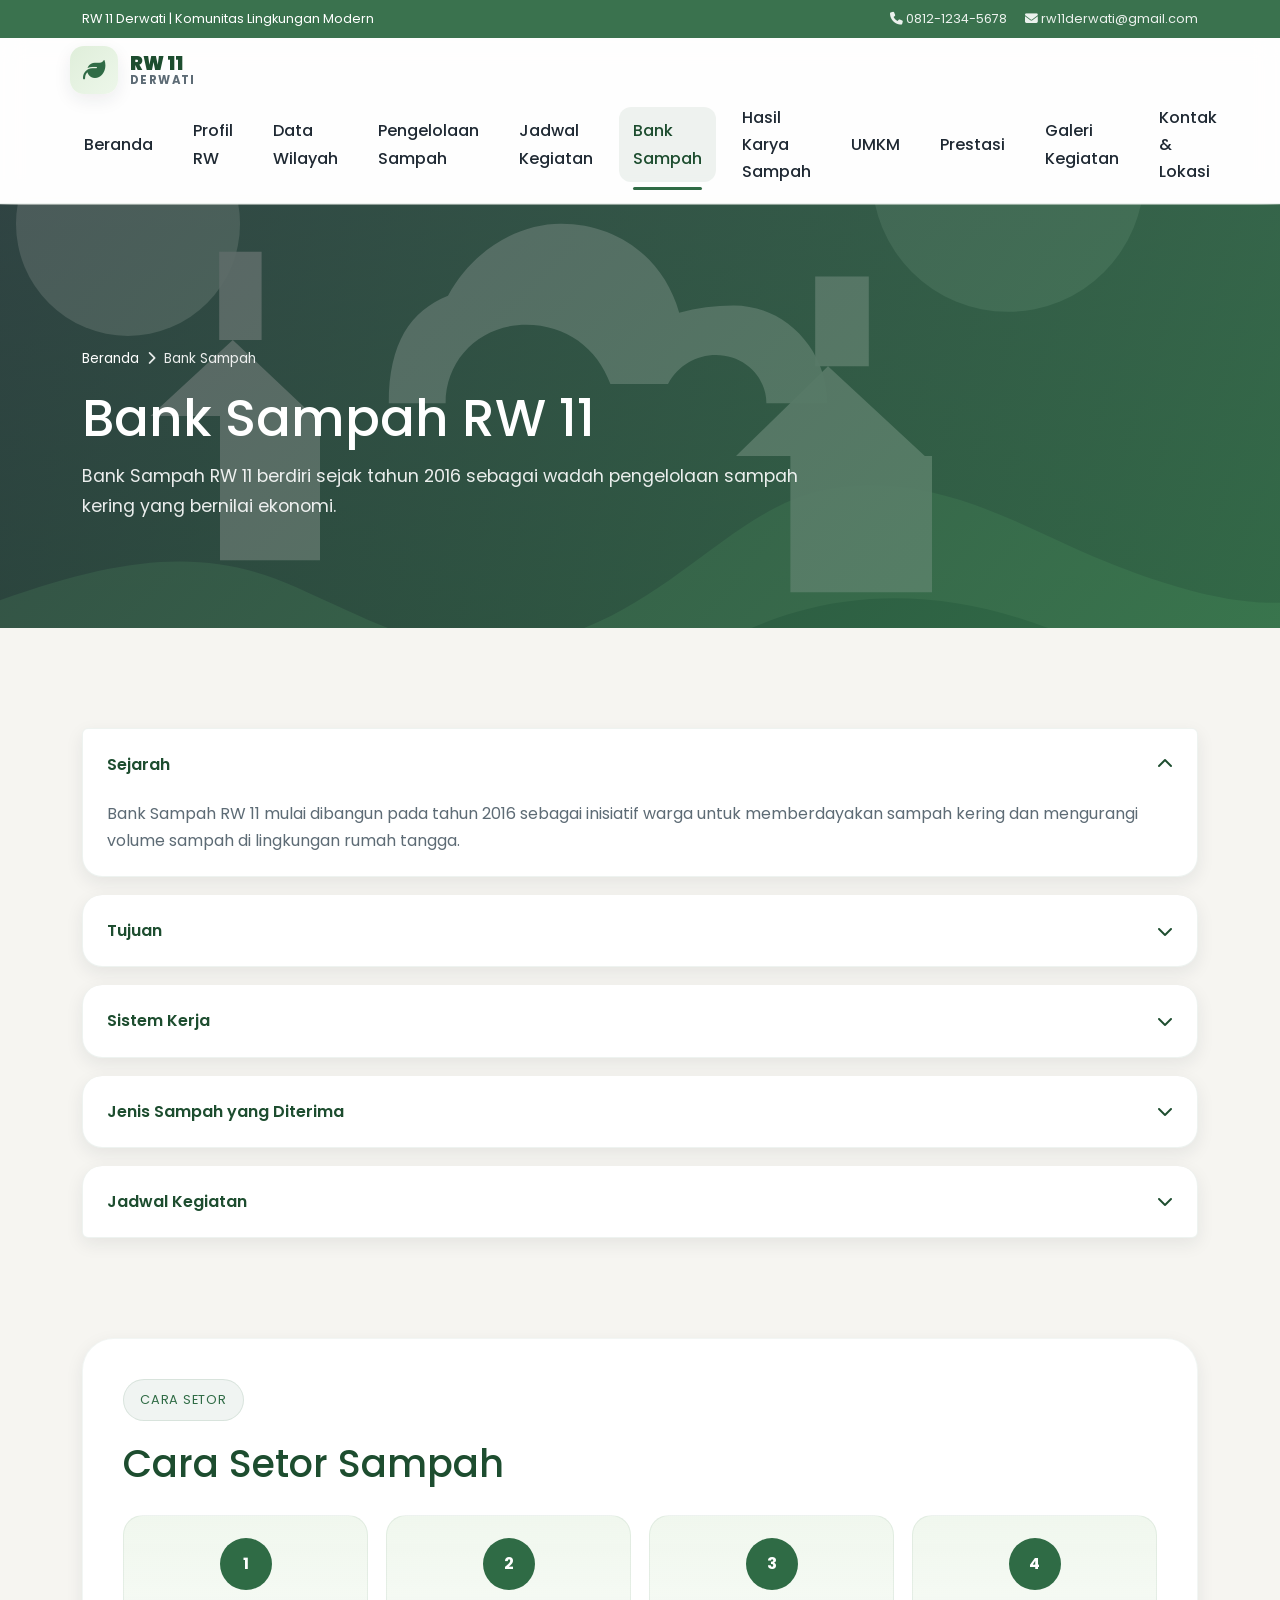
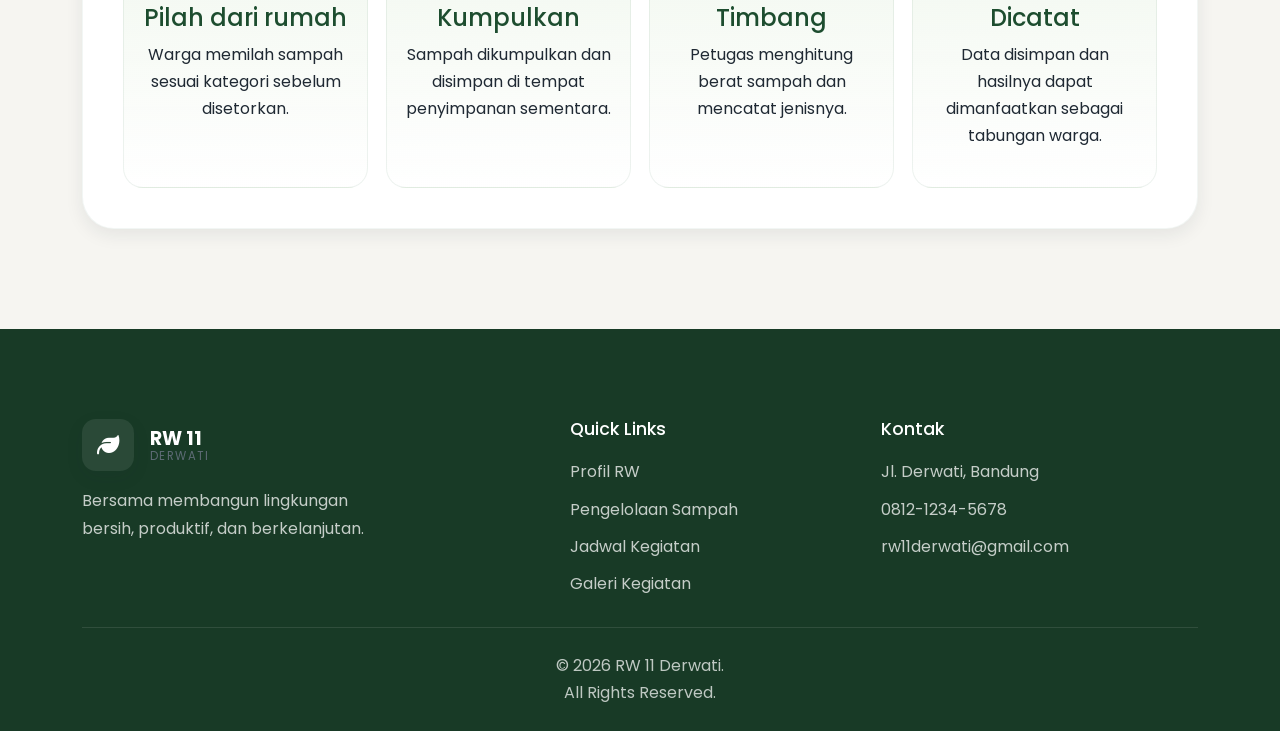
==== bank-sampah.html @ e3f1a460 "Add RW 11 Derwati website Add the static site pages, local image assets, and album gallery support f" ====
<!DOCTYPE html>
<html lang="id">
  <head>
    <meta charset="UTF-8" />
    <meta name="viewport" content="width=device-width, initial-scale=1.0" />
    <title>Bank Sampah | RW 11 Derwati</title>
    <meta name="description" content="Bank Sampah RW 11 Derwati berdiri sejak 2016 sebagai wadah pengelolaan sampah kering yang bernilai ekonomi." />
    <link rel="preconnect" href="https://fonts.googleapis.com" />
    <link rel="preconnect" href="https://fonts.gstatic.com" crossorigin />
    <link href="https://fonts.googleapis.com/css2?family=Poppins:wght@400;500;600;700;800&display=swap" rel="stylesheet" />
    <link rel="stylesheet" href="https://cdn.jsdelivr.net/npm/bootstrap@5.3.3/dist/css/bootstrap.min.css" />
    <link rel="stylesheet" href="https://cdnjs.cloudflare.com/ajax/libs/font-awesome/6.5.2/css/all.min.css" />
    <link rel="stylesheet" href="css/style.css" />
  </head>
  <body>
    <div class="topbar">
      <div class="container topbar-inner">
        <div>RW 11 Derwati | Komunitas Lingkungan Modern</div>
        <div class="topbar-links">
          <a href="tel:081212345678"><i class="fa-solid fa-phone"></i> 0812-1234-5678</a>
          <a href="mailto:rw11derwati@gmail.com"><i class="fa-solid fa-envelope"></i> rw11derwati@gmail.com</a>
        </div>
      </div>
    </div>

    <header class="header">
      <div class="container navbar">
        <a href="index.html" class="brand" aria-label="RW 11 Derwati home">
          <span class="brand-mark"><i class="fa-solid fa-leaf"></i></span>
          <span class="brand-text">
            <strong>RW 11</strong>
            <small>Derwati</small>
          </span>
        </a>

        <nav aria-label="Main menu">
          <ul class="nav-menu">
            <li class="nav-item"><a class="nav-link" href="index.html">Beranda</a></li>
            <li class="nav-item"><a class="nav-link" href="profil.html">Profil RW</a></li>
            <li class="nav-item"><a class="nav-link" href="data-wilayah.html">Data Wilayah</a></li>
            <li class="nav-item"><a class="nav-link" href="pengelolaan-sampah.html">Pengelolaan Sampah</a></li>
            <li class="nav-item"><a class="nav-link" href="jadwal-kegiatan.html">Jadwal Kegiatan</a></li>
            <li class="nav-item"><a class="nav-link active" href="bank-sampah.html">Bank Sampah</a></li>
            <li class="nav-item"><a class="nav-link" href="hasil-karya.html">Hasil Karya Sampah</a></li>
            <li class="nav-item"><a class="nav-link" href="umkm.html">UMKM</a></li>
            <li class="nav-item"><a class="nav-link" href="prestasi.html">Prestasi</a></li>
            <li class="nav-item"><a class="nav-link" href="galeri.html">Galeri Kegiatan</a></li>
            <li class="nav-item"><a class="nav-link" href="kontak.html">Kontak &amp; Lokasi</a></li>
          </ul>
        </nav>

        <button class="menu-toggle" type="button" aria-label="Buka menu mobile">
          <i class="fa-solid fa-bars"></i>
        </button>
      </div>
    </header>

    <aside class="mobile-menu" aria-label="Menu mobile">
      <div class="mobile-menu-header">
        <a href="index.html" class="brand" aria-label="RW 11 Derwati home">
          <span class="brand-mark"><i class="fa-solid fa-leaf"></i></span>
          <span class="brand-text">
            <strong>RW 11</strong>
            <small>Derwati</small>
          </span>
        </a>
        <button class="close-menu" type="button" aria-label="Tutup menu mobile">
          <i class="fa-solid fa-xmark"></i>
        </button>
      </div>
      <ul class="mobile-menu-list">
        <li class="mobile-menu-item"><a href="index.html">Beranda</a></li>
        <li class="mobile-menu-item"><a href="profil.html">Profil RW</a></li>
        <li class="mobile-menu-item"><a href="data-wilayah.html">Data Wilayah</a></li>
        <li class="mobile-menu-item"><a href="pengelolaan-sampah.html">Pengelolaan Sampah</a></li>
        <li class="mobile-menu-item"><a href="jadwal-kegiatan.html">Jadwal Kegiatan</a></li>
        <li class="mobile-menu-item"><a class="active" href="bank-sampah.html">Bank Sampah</a></li>
        <li class="mobile-menu-item"><a href="hasil-karya.html">Hasil Karya Sampah</a></li>
        <li class="mobile-menu-item"><a href="umkm.html">UMKM</a></li>
        <li class="mobile-menu-item"><a href="prestasi.html">Prestasi</a></li>
        <li class="mobile-menu-item"><a href="galeri.html">Galeri Kegiatan</a></li>
        <li class="mobile-menu-item"><a href="kontak.html">Kontak &amp; Lokasi</a></li>
      </ul>
    </aside>
    <div class="overlay" aria-hidden="true"></div>

    <main>
      <section class="page-hero">
        <div class="container reveal">
          <div class="breadcrumbs">
            <a href="index.html">Beranda</a>
            <span><i class="fa-solid fa-chevron-right"></i></span>
            <span>Bank Sampah</span>
          </div>
          <h1>Bank Sampah RW 11</h1>
          <p>Bank Sampah RW 11 berdiri sejak tahun 2016 sebagai wadah pengelolaan sampah kering yang bernilai ekonomi.</p>
        </div>
      </section>

      <section class="section">
        <div class="container reveal">
          <div class="accordion">
            <article class="accordion-item active">
              <button class="accordion-header" type="button">
                <span>Sejarah</span>
                <i class="fa-solid fa-chevron-down"></i>
              </button>
              <div class="accordion-content" style="max-height: 250px;">
                <div class="accordion-content-inner">
                  <p>Bank Sampah RW 11 mulai dibangun pada tahun 2016 sebagai inisiatif warga untuk memberdayakan sampah kering dan mengurangi volume sampah di lingkungan rumah tangga.</p>
                </div>
              </div>
            </article>

            <article class="accordion-item">
              <button class="accordion-header" type="button">
                <span>Tujuan</span>
                <i class="fa-solid fa-chevron-down"></i>
              </button>
              <div class="accordion-content">
                <div class="accordion-content-inner">
                  <p>Tujuan utamanya adalah meningkatkan kesadaran warga akan pentingnya memilah sampah, mengurangi sampah masuk ke TPA, dan membuka peluang ekonomi dari sampah yang bernilai.</p>
                </div>
              </div>
            </article>

            <article class="accordion-item">
              <button class="accordion-header" type="button">
                <span>Sistem Kerja</span>
                <i class="fa-solid fa-chevron-down"></i>
              </button>
              <div class="accordion-content">
                <div class="accordion-content-inner">
                  <p>Setiap warga memilah sampah dari rumah, membawanya ke bank sampah, lalu sampah ditimbang, dicatat, dan nilai hasilnya bisa dikonversi menjadi tabungan atau keuntungan kolektif.</p>
                </div>
              </div>
            </article>

            <article class="accordion-item">
              <button class="accordion-header" type="button">
                <span>Jenis Sampah yang Diterima</span>
                <i class="fa-solid fa-chevron-down"></i>
              </button>
              <div class="accordion-content">
                <div class="accordion-content-inner">
                  <p>Plastik bekas, botol, kardus, kertas, aluminium, logam, dan beberapa jenis sampah kering lain yang memiliki nilai jual.</p>
                </div>
              </div>
            </article>

            <article class="accordion-item">
              <button class="accordion-header" type="button">
                <span>Jadwal Kegiatan</span>
                <i class="fa-solid fa-chevron-down"></i>
              </button>
              <div class="accordion-content">
                <div class="accordion-content-inner">
                  <p>Bank Sampah RW 11 aktif setiap minggu pada jadwal yang telah disepakati secara rutin dan melibatkan warga dari berbagai RT.</p>
                </div>
              </div>
            </article>
          </div>
        </div>
      </section>

      <section class="section" style="padding-top: 0;">
        <div class="container reveal">
          <div class="section-shell">
            <div class="heading-row">
              <div>
                <div class="eyebrow" style="background: rgba(47,107,69,0.07); color: var(--primary); border-color: rgba(47,107,69,0.12);">Cara Setor</div>
                <h2 class="section-title" style="margin-bottom: 0;">Cara Setor Sampah</h2>
              </div>
            </div>

            <div class="process-grid">
              <div class="process-step">
                <div class="step-number">1</div>
                <h4>Pilah dari rumah</h4>
                <p>Warga memilah sampah sesuai kategori sebelum disetorkan.</p>
              </div>
              <div class="process-step">
                <div class="step-number">2</div>
                <h4>Kumpulkan</h4>
                <p>Sampah dikumpulkan dan disimpan di tempat penyimpanan sementara.</p>
              </div>
              <div class="process-step">
                <div class="step-number">3</div>
                <h4>Timbang</h4>
                <p>Petugas menghitung berat sampah dan mencatat jenisnya.</p>
              </div>
              <div class="process-step">
                <div class="step-number">4</div>
                <h4>Dicatat</h4>
                <p>Data disimpan dan hasilnya dapat dimanfaatkan sebagai tabungan warga.</p>
              </div>
            </div>
          </div>
        </div>
      </section>
    </main>

    <footer class="footer">
      <div class="container">
        <div class="footer-grid">
          <div>
            <div class="footer-brand">
              <span class="brand-mark"><i class="fa-solid fa-leaf"></i></span>
              <span class="brand-text" style="color: #fff;">
                <strong>RW 11</strong>
                <small>Derwati</small>
              </span>
            </div>
            <p>
              Bersama membangun lingkungan<br />bersih, produktif, dan berkelanjutan.
            </p>
          </div>

          <div>
            <h4>Quick Links</h4>
            <ul class="footer-links">
              <li><a href="profil.html">Profil RW</a></li>
              <li><a href="pengelolaan-sampah.html">Pengelolaan Sampah</a></li>
              <li><a href="jadwal-kegiatan.html">Jadwal Kegiatan</a></li>
              <li><a href="galeri.html">Galeri Kegiatan</a></li>
            </ul>
          </div>

          <div>
            <h4>Kontak</h4>
            <ul class="footer-contact">
              <li>Jl. Derwati, Bandung</li>
              <li>0812-1234-5678</li>
              <li>rw11derwati@gmail.com</li>
            </ul>
          </div>
        </div>
        <div class="footer-bottom">
          © 2026 RW 11 Derwati.<br />All Rights Reserved.
        </div>
      </div>
    </footer>

    <script src="https://cdn.jsdelivr.net/npm/bootstrap@5.3.3/dist/js/bootstrap.bundle.min.js"></script>
    <script src="js/script.js"></script>
  </body>
</html>
---- css/style.css ----
:root {
  --primary: #2f6b45;
  --primary-dark: #1d4d2f;
  --secondary: #7fa66b;
  --secondary-soft: #a7c79a;
  --light-green: #dfeeda;
  --background: #f6f5f1;
  --card-bg: #ffffff;
  --text: #1f2933;
  --muted: #5d6b75;
  --border: rgba(31, 41, 51, 0.08);
  --shadow: 0 8px 24px rgba(47, 107, 69, 0.12);
  --shadow-soft: 0 6px 18px rgba(31, 41, 51, 0.08);
  --radius-lg: 28px;
  --radius-md: 18px;
  --radius-sm: 12px;
  --container: 1200px;
  --transition: 0.3s ease;
}

* {
  box-sizing: border-box;
}

html {
  scroll-behavior: smooth;
}

body {
  margin: 0;
  font-family: "Poppins", sans-serif;
  background: var(--background);
  color: var(--text);
  line-height: 1.7;
}

a {
  text-decoration: none;
  color: inherit;
}

img {
  max-width: 100%;
  display: block;
}

button,
input,
select,
textarea {
  font: inherit;
}

.container {
  width: min(var(--container), calc(100% - 32px));
  margin: 0 auto;
}

.section {
  padding: 100px 0;
}

.section-title {
  font-size: clamp(2rem, 3vw, 3rem);
  line-height: 1.2;
  margin: 0 0 18px;
  color: var(--primary-dark);
}

.section-subtitle {
  color: var(--muted);
  font-size: 1.05rem;
  margin-bottom: 32px;
  max-width: 700px;
}

.btn {
  display: inline-flex;
  align-items: center;
  justify-content: center;
  gap: 8px;
  border-radius: 999px;
  padding: 14px 24px;
  font-weight: 600;
  transition: transform var(--transition), box-shadow var(--transition), background var(--transition), color var(--transition);
  border: none;
  cursor: pointer;
  text-decoration: none;
}

.btn:hover {
  transform: translateY(-2px);
    box-shadow: 0 12px 24px rgba(47, 107, 69, 0.18);
}

.btn-primary {
  background: linear-gradient(135deg, var(--primary), var(--secondary));
  color: #fff;
}

.btn-secondary {
  background: var(--card-bg);
  color: var(--primary-dark);
  border: 1px solid rgba(47, 107, 69, 0.12);
}

.btn-outline {
  background: transparent;
  border: 1px solid rgba(47, 107, 69, 0.2);
  color: var(--primary);
}

.topbar {
  background: rgba(47, 107, 69, 0.94);
  color: #fff;
  font-size: 0.8rem;
  padding: 8px 0;
}

.topbar-inner {
  display: flex;
  align-items: center;
  justify-content: space-between;
  gap: 16px;
}

.topbar-links {
  display: flex;
  align-items: center;
  gap: 18px;
  flex-wrap: wrap;
}

.topbar-links a {
  color: rgba(255, 255, 255, 0.9);
}

.header {
  position: sticky;
  top: 0;
  z-index: 1000;
  background: rgba(255, 255, 255, 0.9);
  backdrop-filter: blur(12px);
  border-bottom: 1px solid rgba(47, 107, 69, 0.08);
  transition: box-shadow var(--transition), background var(--transition);
}

.header.scrolled {
  box-shadow: 0 8px 20px rgba(31, 41, 51, 0.08);
  background: rgba(255, 255, 255, 0.96);
}

.navbar {
  display: flex;
  align-items: center;
  justify-content: space-between;
  min-height: 84px;
}

.brand {
  display: inline-flex;
  align-items: center;
  gap: 12px;
  font-weight: 700;
  color: var(--primary-dark);
}

.brand-mark {
  width: 48px;
  height: 48px;
  border-radius: 14px;
  display: grid;
  place-items: center;
  background: linear-gradient(135deg, var(--light-green), #edf7ea);
  color: var(--primary);
  font-size: 1.4rem;
  box-shadow: var(--shadow-soft);
}

.brand-text {
  display: flex;
  flex-direction: column;
  line-height: 1.1;
}

.brand-text strong {
  font-size: 1.2rem;
}

.brand-text small {
  font-size: 0.72rem;
  letter-spacing: 0.12em;
  text-transform: uppercase;
  color: var(--muted);
}

.nav-menu {
  display: flex;
  align-items: center;
  gap: 12px;
  list-style: none;
  padding: 0;
  margin: 0;
}

.nav-item {
  position: relative;
}

.nav-link {
  display: inline-flex;
  align-items: center;
  justify-content: center;
  padding: 10px 14px;
  border-radius: 12px;
  color: var(--text);
  font-weight: 500;
  transition: background var(--transition), color var(--transition), transform var(--transition);
}

.nav-link:hover,
.nav-link.active {
  background: rgba(47, 107, 69, 0.08);
  color: var(--primary-dark);
}

.nav-link.active::after {
  content: "";
  position: absolute;
  left: 14px;
  right: 14px;
  bottom: -8px;
  height: 3px;
  border-radius: 999px;
  background: var(--primary);
}

.menu-toggle,
.close-menu {
  display: none;
  background: transparent;
  border: none;
  color: var(--primary-dark);
  font-size: 1.7rem;
  cursor: pointer;
}

.mobile-menu {
  position: fixed;
  top: 0;
  right: -100%;
  width: min(320px, 85vw);
  height: 100vh;
  background: rgba(255, 255, 255, 0.98);
  backdrop-filter: blur(14px);
  box-shadow: -10px 0 30px rgba(31, 41, 51, 0.14);
  z-index: 1100;
  transition: right 0.35s ease;
  padding: 24px 22px;
}

.mobile-menu.open {
  right: 0;
}

.mobile-menu-header {
  display: flex;
  align-items: center;
  justify-content: space-between;
  margin-bottom: 24px;
}

.mobile-menu-list {
  list-style: none;
  padding: 0;
  margin: 0;
  display: grid;
  gap: 8px;
}

.mobile-menu-item a {
  display: flex;
  align-items: center;
  justify-content: space-between;
  padding: 14px 12px;
  border-radius: 12px;
  background: rgba(47, 107, 69, 0.04);
  color: var(--text);
  font-weight: 500;
}

.mobile-menu-item a.active {
  background: rgba(47, 107, 69, 0.08);
  color: var(--primary-dark);
  border-left: 4px solid var(--primary);
}

.overlay {
  position: fixed;
  inset: 0;
  background: rgba(17, 24, 39, 0.5);
  opacity: 0;
  visibility: hidden;
  transition: opacity var(--transition), visibility var(--transition);
  z-index: 1050;
}

.overlay.active {
  opacity: 1;
  visibility: visible;
}

.hero {
  position: relative;
  min-height: 720px;
  display: flex;
  align-items: center;
  background-image: linear-gradient(rgba(17, 24, 39, 0.52), rgba(17, 24, 39, 0.55)), url('../assets/images/hero-bg.svg');
  background-size: cover;
  background-position: center;
  color: #fff;
}

.hero-inner {
  position: relative;
  z-index: 1;
  padding: 110px 0 90px;
}

.eyebrow {
  display: inline-block;
  background: rgba(255, 255, 255, 0.12);
  border: 1px solid rgba(255, 255, 255, 0.18);
  color: #f3f9f2;
  border-radius: 999px;
  padding: 9px 16px;
  font-size: 0.8rem;
  letter-spacing: 0.06em;
  text-transform: uppercase;
  margin-bottom: 20px;
}

.hero h1 {
  font-size: clamp(2.7rem, 5vw, 5rem);
  line-height: 1.05;
  margin: 0 0 16px;
  max-width: 700px;
}

.hero p {
  font-size: clamp(1.1rem, 2vw, 1.5rem);
  max-width: 640px;
  margin-bottom: 30px;
  color: rgba(255, 255, 255, 0.94);
}

.hero-actions {
  display: flex;
  flex-wrap: wrap;
  gap: 16px;
}

.quick-links {
  position: relative;
  margin-top: -48px;
  z-index: 2;
}

.quick-grid {
  display: grid;
  grid-template-columns: repeat(4, minmax(0, 1fr));
  gap: 24px;
}

.card {
  background: var(--card-bg);
  border: 1px solid var(--border);
  border-radius: var(--radius-lg);
  box-shadow: var(--shadow-soft);
  overflow: hidden;
  transition: transform var(--transition), box-shadow var(--transition);
}

.card:hover {
  transform: translateY(-6px);
  box-shadow: var(--shadow);
}

.quick-card {
  padding: 28px 22px;
  display: flex;
  flex-direction: column;
  align-items: flex-start;
  gap: 14px;
  min-height: 200px;
}

.quick-card i,
.feature-icon,
.info-icon,
.timeline-icon,
.contact-icon,
.process-step .step-number,
.category-badge {
  display: inline-flex;
  align-items: center;
  justify-content: center;
}

.quick-card i {
  width: 58px;
  height: 58px;
  border-radius: 18px;
  background: linear-gradient(135deg, var(--light-green), rgba(127, 166, 107, 0.18));
  color: var(--primary);
  font-size: 1.5rem;
}

.quick-card h3 {
  margin: 0;
  font-size: 1.2rem;
  color: var(--primary-dark);
}

.quick-card p {
  margin: 0;
  color: var(--muted);
}

.section-shell {
  background: #fff;
  border-radius: 32px;
  padding: 40px;
  box-shadow: var(--shadow-soft);
  border: 1px solid rgba(47, 107, 69, 0.06);
}

.stats-strip {
  background: linear-gradient(135deg, rgba(47, 107, 69, 0.96), rgba(127, 166, 107, 0.9));
  border-radius: 32px;
  padding: 18px;
  color: white;
  box-shadow: var(--shadow);
}

.stats-grid {
  display: grid;
  grid-template-columns: repeat(4, minmax(0, 1fr));
  gap: 22px;
}

.stat-card {
  background: rgba(255, 255, 255, 0.08);
  border: 1px solid rgba(255, 255, 255, 0.12);
  border-radius: 24px;
  padding: 28px 18px;
  text-align: center;
}

.stat-card strong {
  display: block;
  font-size: clamp(2rem, 3vw, 3rem);
  line-height: 1.1;
  font-weight: 700;
  margin-bottom: 8px;
}

.stat-card span {
  color: rgba(255, 255, 255, 0.92);
  font-size: 1rem;
  display: block;
}

.about-grid,
.split-grid,
.contact-grid,
.feature-grid,
.gallery-grid,
.waste-grid,
.umkm-grid,
.timeline {
  display: grid;
  gap: 28px;
}

.about-grid {
  grid-template-columns: 1.1fr 0.9fr;
  align-items: center;
}

.about-content p {
  margin-bottom: 22px;
  color: var(--muted);
}

.about-visual {
  position: relative;
  min-height: 420px;
  background: linear-gradient(135deg, rgba(223, 238, 218, 0.9), rgba(255,255,255,0.8));
  border-radius: 32px;
  overflow: hidden;
  border: 1px solid rgba(47, 107, 69, 0.08);
}

.about-visual .visual-img {
  position: absolute;
  inset: 0;
  background: url('../assets/images/gallery-garden.svg') center/cover no-repeat;
  mix-blend-mode: multiply;
  opacity: 0.82;
}

.leaf-decor {
  position: absolute;
  width: 200px;
  height: 200px;
  right: -18px;
  bottom: -30px;
  background: radial-gradient(circle at center, rgba(127, 166, 107, 0.28), rgba(127, 166, 107, 0.04));
  border-radius: 50%;
}

.leaf-decor::before,
.leaf-decor::after {
  content: "";
  position: absolute;
  background: rgba(47, 107, 69, 0.18);
  border-radius: 100% 0 100% 0;
}

.leaf-decor::before {
  width: 120px;
  height: 120px;
  left: 18px;
  top: 32px;
  transform: rotate(30deg);
}

.leaf-decor::after {
  width: 100px;
  height: 100px;
  right: 32px;
  bottom: 24px;
  transform: rotate(-20deg);
}

.page-hero {
  background: linear-gradient(135deg, rgba(31, 41, 51, 0.7), rgba(47, 107, 69, 0.8)), url('../assets/images/hero-bg.svg') center/cover no-repeat;
  color: #fff;
  padding: 140px 0 90px;
}

.page-hero h1 {
  font-size: clamp(2.3rem, 4vw, 4rem);
  margin: 0 0 12px;
}

.page-hero p {
  font-size: 1.1rem;
  color: rgba(255, 255, 255, 0.9);
  max-width: 720px;
}

.breadcrumbs {
  display: inline-flex;
  align-items: center;
  gap: 8px;
  font-size: 0.85rem;
  color: rgba(255,255,255,0.9);
  margin-bottom: 18px;
}

.breadcrumbs a {
  color: #fff;
}

.feature-grid {
  grid-template-columns: repeat(3, minmax(0, 1fr));
}

.feature-card {
  padding: 28px 22px;
}

.feature-icon {
  width: 62px;
  height: 62px;
  border-radius: 18px;
  background: linear-gradient(135deg, rgba(223, 238, 218, 1), rgba(127,166,107,0.16));
  color: var(--primary);
  font-size: 1.55rem;
  margin-bottom: 18px;
}

.feature-card h3,
.content-card h3,
.waste-card h3,
.accordion-item h3,
.gallery-card h3,
.umkm-card h3,
.contact-card h3 {
  margin: 0 0 10px;
  font-size: 1.3rem;
  color: var(--primary-dark);
}

.feature-card p,
.content-card p,
.waste-card p,
.gallery-card p,
.contact-card p,
.umkm-card p,
.stat-box p,
.accordion-content p,
.timeline-item p,
.kegiatan-card p {
  margin: 0;
  color: var(--muted);
}

.content-card {
  padding: 32px;
}

.content-card .card-figure {
  height: 260px;
  border-radius: 24px;
  overflow: hidden;
  margin-top: 18px;
}

.content-card .card-figure img {
  width: 100%;
  height: 100%;
  object-fit: cover;
}

.card-list {
  list-style: none;
  padding: 0;
  margin: 18px 0 0;
  display: grid;
  gap: 12px;
}

.card-list li {
  display: flex;
  align-items: flex-start;
  gap: 10px;
  color: var(--text);
}

.card-list li i {
  color: var(--primary);
  margin-top: 4px;
}

.info-grid {
  display: grid;
  grid-template-columns: repeat(2, minmax(0, 1fr));
  gap: 24px;
}

.info-box {
  display: flex;
  flex-direction: column;
  gap: 16px;
  background: linear-gradient(180deg, rgba(255,255,255,0.96), rgba(223,238,218,0.5));
  border: 1px solid rgba(47, 107, 69, 0.08);
  border-radius: 24px;
  padding: 28px;
  min-height: 100%;
}

.info-icon {
  width: 56px;
  height: 56px;
  border-radius: 16px;
  background: rgba(47, 107, 69, 0.08);
  color: var(--primary);
  font-size: 1.4rem;
}

.stat-box {
  display: flex;
  flex-direction: column;
  justify-content: center;
  background: rgba(47,107,69,0.04);
  border-radius: 20px;
  border: 1px solid rgba(47,107,69,0.06);
  padding: 24px 18px;
}

.stat-box strong {
  display: block;
  color: var(--primary-dark);
  font-size: clamp(2rem, 2.5vw, 2.5rem);
  line-height: 1.1;
  margin-bottom: 6px;
}

.heading-row {
  display: flex;
  align-items: flex-end;
  justify-content: space-between;
  gap: 18px;
  margin-bottom: 28px;
}

.filter-bar {
  display: flex;
  flex-wrap: wrap;
  gap: 12px;
}

.filter-btn {
  background: rgba(47,107,69,0.06);
  color: var(--primary-dark);
  border: 1px solid transparent;
  border-radius: 999px;
  padding: 10px 18px;
  font-weight: 600;
  cursor: pointer;
  transition: all var(--transition);
}

.filter-btn.active,
.filter-btn:hover {
  background: var(--primary);
  color: #fff;
  box-shadow: 0 10px 18px rgba(47, 107, 69, 0.18);
}

.waste-grid,
.gallery-grid,
.umkm-grid {
  grid-template-columns: repeat(3, minmax(0, 1fr));
}

.waste-card,
.gallery-card,
.umkm-card,
.kegiatan-card,
.contact-card,
.timeline-item,
.banner-card {
  background: var(--card-bg);
  border: 1px solid rgba(47, 107, 69, 0.08);
  border-radius: 24px;
  padding: 26px;
  box-shadow: var(--shadow-soft);
}

.waste-card .badge,
.gallery-card .badge,
.umkm-card .badge {
  display: inline-block;
  padding: 7px 12px;
  border-radius: 999px;
  font-size: 0.75rem;
  background: rgba(47, 107, 69, 0.08);
  color: var(--primary-dark);
  font-weight: 600;
  margin-bottom: 14px;
}

.diagram {
  position: relative;
  display: flex;
  flex-direction: column;
  align-items: center;
  gap: 12px;
  padding: 30px 0 10px;
}

.flow-node {
  position: relative;
  width: min(100%, 220px);
  background: var(--card-bg);
  border: 1px solid rgba(47, 107, 69, 0.1);
  border-radius: 18px;
  padding: 18px 16px;
  text-align: center;
  font-weight: 600;
  box-shadow: var(--shadow-soft);
}

.flow-branch {
  display: grid;
  grid-template-columns: repeat(2, minmax(0, 1fr));
  gap: 26px;
  width: min(100%, 520px);
}

.diagram::before,
.diagram::after {
  content: "";
  position: absolute;
  left: 50%;
  width: 2px;
  height: 30px;
  background: rgba(47,107,69,0.3);
  transform: translateX(-50%);
}

.diagram::before { top: 46px; }

.diagram::after { top: 152px; }

.flow-branch .flow-node {
  position: relative;
}

.flow-branch .flow-node::before {
  content: "";
  position: absolute;
  left: 50%;
  top: -26px;
  width: 2px;
  height: 26px;
  background: rgba(47,107,69,0.3);
  transform: translateX(-50%);
}

.flow-branch .flow-node:first-child::before {
  display: none;
}

.kegiatan-grid {
  display: grid;
  grid-template-columns: repeat(2, minmax(0, 1fr));
  gap: 24px;
}

.kegiatan-card {
  display: flex;
  flex-direction: column;
  gap: 12px;
}

.kegiatan-meta {
  display: flex;
  align-items: center;
  gap: 8px;
  color: var(--primary);
  font-weight: 600;
  font-size: 0.9rem;
}

.kegiatan-card h3 {
  margin: 0;
  font-size: 1.35rem;
  color: var(--primary-dark);
}

.kegiatan-card .chip {
  display: inline-flex;
  align-items: center;
  gap: 8px;
  width: fit-content;
  border-radius: 999px;
  background: rgba(127,166,107,0.12);
  color: var(--primary-dark);
  padding: 8px 12px;
  font-weight: 600;
  text-transform: capitalize;
}

.accordion {
  display: grid;
  gap: 18px;
}

.accordion-item {
  border: 1px solid rgba(47,107,69,0.08);
  border-radius: 20px;
  background: var(--card-bg);
  overflow: hidden;
  box-shadow: var(--shadow-soft);
}

.accordion-header {
  width: 100%;
  background: transparent;
  border: none;
  padding: 22px 24px;
  display: flex;
  align-items: center;
  justify-content: space-between;
  cursor: pointer;
  font-weight: 600;
  color: var(--primary-dark);
  text-align: left;
}

.accordion-header i:last-child {
  transition: transform var(--transition);
}

.accordion-item.active .accordion-header i:last-child {
  transform: rotate(180deg);
}

.accordion-content {
  max-height: 0;
  overflow: hidden;
  transition: max-height 0.35s ease;
}

.accordion-content-inner {
  padding: 0 24px 22px;
  color: var(--muted);
}

.process-grid {
  display: grid;
  grid-template-columns: repeat(4, minmax(0, 1fr));
  gap: 18px;
}

.process-step {
  background: linear-gradient(180deg, rgba(223,238,218,.46), rgba(255,255,255,1));
  border: 1px solid rgba(47,107,69,0.08);
  border-radius: 20px;
  padding: 22px 18px;
  text-align: center;
}

.process-step .step-number {
  width: 52px;
  height: 52px;
  border-radius: 50%;
  background: var(--primary);
  color: #fff;
  font-weight: 700;
  margin: 0 auto 14px;
}

.process-step h4 {
  margin: 0 0 8px;
  color: var(--primary-dark);
}

.gallery-card {
  position: relative;
  overflow: hidden;
  padding: 0;
  cursor: pointer;
}

.gallery-card img {
  height: 260px;
  width: 100%;
  object-fit: cover;
  transition: transform 0.5s ease;
}

.gallery-card:hover img {
  transform: scale(1.05);
}

.gallery-card .gallery-body {
  padding: 18px 18px 20px;
}

.gallery-card .gallery-body h3 {
  margin: 0 0 6px;
  font-size: 1.2rem;
}

.gallery-card .badge {
  margin: 18px 18px 0;
}

.lightbox-modal,
.product-modal {
  position: fixed;
  inset: 0;
  background: rgba(17,24,39,0.76);
  display: flex;
  align-items: center;
  justify-content: center;
  padding: 24px;
  z-index: 1200;
  opacity: 0;
  visibility: hidden;
  transition: opacity var(--transition), visibility var(--transition);
}

.lightbox-modal.open,
.product-modal.open {
  opacity: 1;
  visibility: visible;
}

.lightbox-content,
.product-content {
  position: relative;
  background: #fff;
  width: min(1000px, 92vw);
  border-radius: 28px;
  overflow: hidden;
  box-shadow: 0 16px 40px rgba(17,24,39,0.2);
}

.lightbox-media,
.product-media {
  width: 100%;
  height: 420px;
  overflow: hidden;
}

.lightbox-media img,
.product-media img {
  width: 100%;
  height: 100%;
  object-fit: cover;
}

.lightbox-body,
.product-body {
  padding: 22px 28px 28px;
}

.lightbox-close,
.product-close {
  position: absolute;
  top: 18px;
  right: 18px;
  width: 42px;
  height: 42px;
  border-radius: 50%;
  background: rgba(255,255,255,0.9);
  border: none;
  font-size: 1.5rem;
  cursor: pointer;
  color: var(--primary-dark);
}

.lightbox-nav {
  position: absolute;
  top: 50%;
  width: 42px;
  height: 42px;
  border-radius: 50%;
  border: none;
  background: rgba(255,255,255,0.9);
  display: grid;
  place-items: center;
  cursor: pointer;
  transform: translateY(-50%);
  font-size: 1.3rem;
  color: var(--primary-dark);
}

.lightbox-prev { left: 18px; }
.lightbox-next { right: 18px; }

.product-carousel {
  display: grid;
  grid-template-columns: 1.15fr 0.85fr;
  gap: 0;
}

.product-info {
  padding: 28px;
}

.product-info h3 {
  margin: 0 0 12px;
  font-size: 2rem;
  color: var(--primary-dark);
}

.product-meta {
  display: grid;
  grid-template-columns: repeat(2, minmax(0, 1fr));
  gap: 16px;
  margin-top: 24px;
}

.product-meta div {
  padding: 14px 16px;
  border-radius: 14px;
  background: rgba(47,107,69,0.04);
}

.product-meta strong {
  display: block;
  font-size: 0.8rem;
  color: var(--primary);
  text-transform: uppercase;
  letter-spacing: 0.08em;
  margin-bottom: 6px;
}

.featured-carousel {
  position: relative;
  overflow: hidden;
  border-radius: 32px;
  margin-bottom: 40px;
}

.featured-slide {
  display: none;
  position: relative;
}

.featured-slide.active {
  display: block;
}

.featured-slide img {
  width: 100%;
  height: 440px;
  object-fit: cover;
}

.featured-caption {
  position: absolute;
  left: 32px;
  right: 32px;
  bottom: 26px;
  background: rgba(17,24,39,0.5);
  color: #fff;
  border-radius: 18px;
  padding: 18px 20px;
}

.featured-caption h3 {
  margin: 0 0 6px;
  font-size: clamp(1.4rem, 2vw, 2rem);
}

.carousel-controls {
  display: flex;
  justify-content: center;
  gap: 12px;
  margin-top: 20px;
}

.carousel-arrow {
  width: 44px;
  height: 44px;
  border-radius: 50%;
  border: none;
  background: rgba(47,107,69,0.1);
  color: var(--primary-dark);
  cursor: pointer;
}

.umkm-card {
  display: flex;
  flex-direction: column;
  gap: 16px;
}

.umkm-meta {
  display: flex;
  align-items: center;
  justify-content: space-between;
  gap: 10px;
}

.umkm-card .owner {
  font-weight: 600;
  color: var(--primary);
}

.umkm-card .location,
.umkm-card .phone {
  display: flex;
  align-items: center;
  gap: 8px;
  color: var(--muted);
}

.whatsapp-btn {
  display: inline-flex;
  align-items: center;
  justify-content: center;
  gap: 8px;
  background: #25d366;
  color: #fff;
  padding: 12px 18px;
  border-radius: 999px;
  font-weight: 600;
  transition: transform var(--transition), box-shadow var(--transition);
}

.whatsapp-btn:hover {
  transform: translateY(-2px);
  box-shadow: 0 12px 18px rgba(37,211,102,0.2);
}

.timeline {
  position: relative;
  grid-template-columns: 1fr;
  max-width: 900px;
  margin: 0 auto;
}

.timeline::before {
  content: "";
  position: absolute;
  left: 33px;
  top: 0;
  bottom: 0;
  width: 4px;
  background: linear-gradient(180deg, rgba(47,107,69,0.12), rgba(47,107,69,0.45));
  border-radius: 999px;
}

.timeline-item {
  position: relative;
  margin-left: 80px;
  padding: 26px 28px;
}

.timeline-item::before {
  content: "";
  position: absolute;
  left: -60px;
  top: 30px;
  width: 18px;
  height: 18px;
  background: var(--primary);
  border: 6px solid #fff;
  border-radius: 50%;
  box-shadow: 0 0 0 4px rgba(47, 107, 69, 0.12);
}

.timeline-year {
  display: inline-flex;
  align-items: center;
  gap: 8px;
  margin-bottom: 10px;
  color: var(--primary);
  font-weight: 700;
}

.timeline-year i {
  width: 34px;
  height: 34px;
  display: inline-flex;
  align-items: center;
  justify-content: center;
  border-radius: 12px;
  background: rgba(47,107,69,0.08);
}

.contact-grid {
  grid-template-columns: 0.95fr 1.05fr;
}

.contact-card {
  display: flex;
  flex-direction: column;
  gap: 18px;
}

.contact-list {
  list-style: none;
  padding: 0;
  margin: 0;
  display: grid;
  gap: 16px;
}

.contact-list li {
  display: flex;
  align-items: flex-start;
  gap: 12px;
}

.contact-icon {
  width: 44px;
  height: 44px;
  border-radius: 12px;
  color: var(--primary);
  background: rgba(47,107,69,0.06);
}

.map-card {
  background: #fff;
  border: 1px solid rgba(47,107,69,0.08);
  border-radius: 24px;
  overflow: hidden;
  box-shadow: var(--shadow-soft);
}

.map-card iframe {
  width: 100%;
  min-height: 420px;
  border: 0;
}

.footer {
  background: #183a26;
  color: rgba(255,255,255,0.88);
  padding: 90px 0 24px;
}

.footer-grid {
  display: grid;
  grid-template-columns: 1.3fr 0.8fr 0.9fr;
  gap: 30px;
}

.footer-brand {
  display: flex;
  align-items: center;
  gap: 16px;
  margin-bottom: 16px;
}

.footer-brand .brand-mark {
  width: 52px;
  height: 52px;
  background: rgba(255,255,255,0.08);
  color: #fff;
}

.footer h4 {
  margin: 0 0 18px;
  color: #fff;
  font-size: 1.1rem;
}

.footer p,
.footer li,
.footer a {
  color: rgba(255,255,255,0.75);
}

.footer-links,
.footer-contact {
  list-style: none;
  padding: 0;
  margin: 0;
  display: grid;
  gap: 10px;
}

.footer-bottom {
  margin-top: 30px;
  padding-top: 24px;
  border-top: 1px solid rgba(255,255,255,0.1);
  text-align: center;
  color: rgba(255,255,255,0.72);
}

.reveal {
  opacity: 0;
  transform: translateY(24px);
  transition: opacity 0.7s ease, transform 0.7s ease;
}

.reveal.visible {
  opacity: 1;
  transform: translateY(0);
}

.hidden {
  display: none !important;
}

@media (max-width: 980px) {
  .quick-grid,
  .stats-grid,
  .feature-grid,
  .waste-grid,
  .gallery-grid,
  .umkm-grid,
  .process-grid,
  .footer-grid {
    grid-template-columns: repeat(2, minmax(0, 1fr));
  }

  .about-grid,
  .contact-grid,
  .split-grid {
    grid-template-columns: 1fr;
  }

  .nav-menu {
    display: none;
  }

  .menu-toggle,
  .close-menu {
    display: inline-flex;
    align-items: center;
    justify-content: center;
  }

  .kegiatan-grid {
    grid-template-columns: 1fr;
  }
}

@media (max-width: 680px) {
  .topbar {
    display: none;
  }

  .section {
    padding: 76px 0;
  }

  .hero {
    min-height: 620px;
  }

  .quick-grid,
  .stats-grid,
  .feature-grid,
  .waste-grid,
  .gallery-grid,
  .umkm-grid,
  .process-grid,
  .footer-grid,
  .kegiatan-grid,
  .info-grid {
    grid-template-columns: 1fr;
  }

  .section-shell {
    padding: 24px 16px;
  }

  .hero-inner {
    padding-top: 82px;
  }

  .hero-actions {
    flex-direction: column;
    align-items: flex-start;
  }

  .btn {
    width: 100%;
  }

  .product-carousel {
    grid-template-columns: 1fr;
  }

  .timeline-item {
    margin-left: 58px;
    padding: 20px 18px;
  }

  .timeline::before {
    left: 22px;
  }

  .timeline-item::before {
    left: -40px;
  }
}
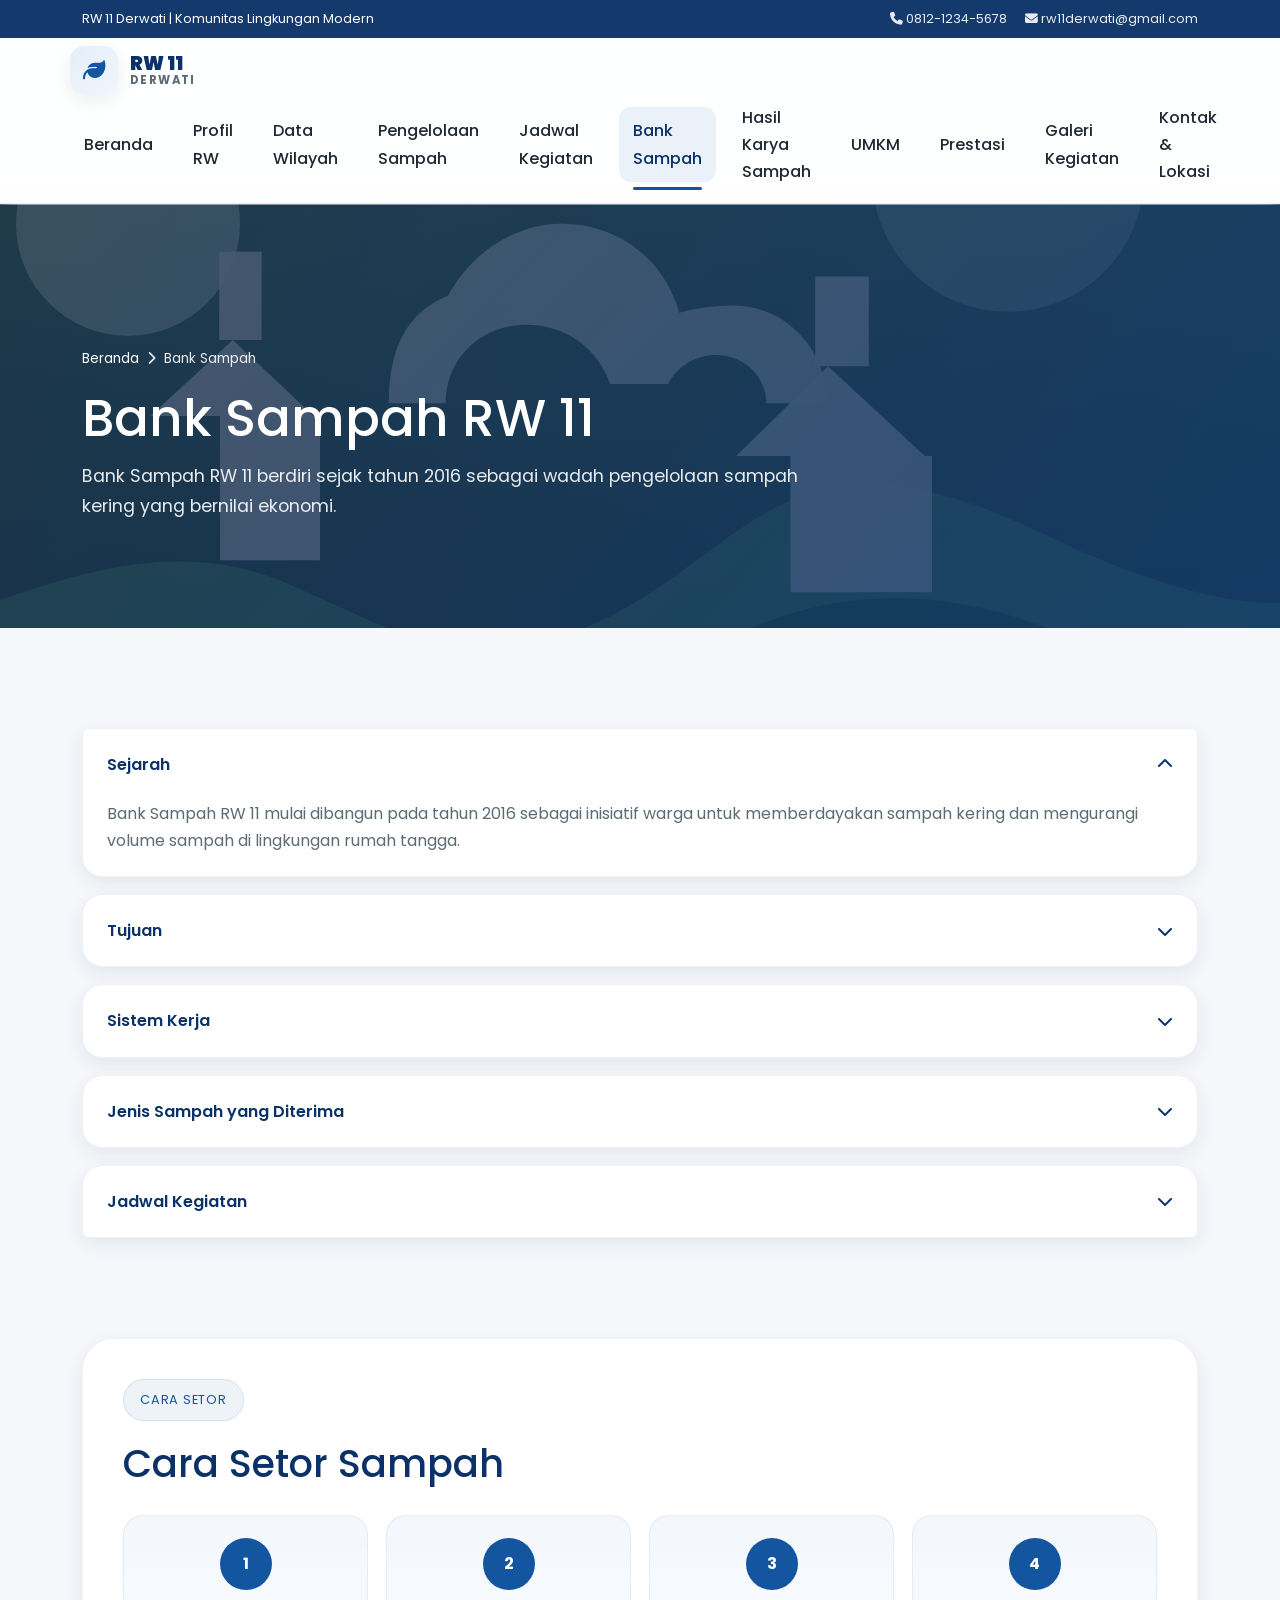
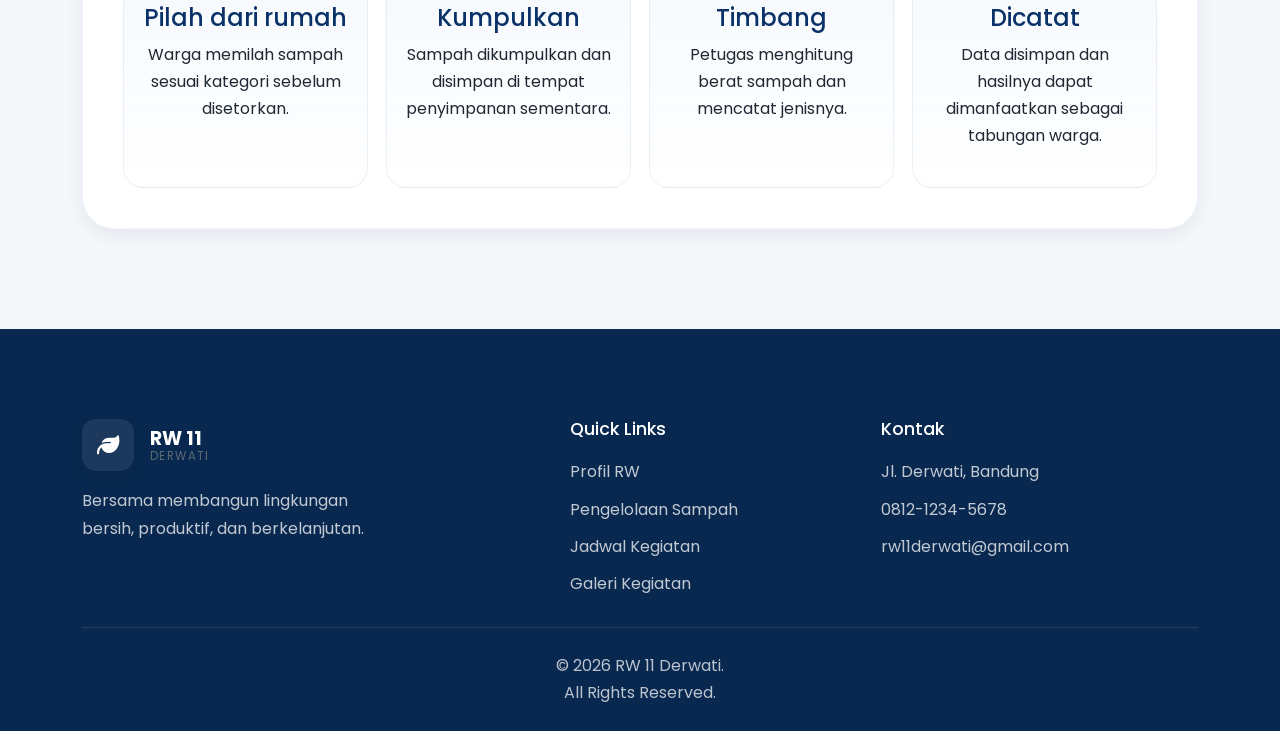
==== commit eeeba2e1: "Update RW 11 theme and management data Apply the blue theme, add the RW management roster, and expan" ====
--- a/bank-sampah.html
+++ b/bank-sampah.html
@@ -168,7 +168,7 @@
           <div class="section-shell">
             <div class="heading-row">
               <div>
-                <div class="eyebrow" style="background: rgba(47,107,69,0.07); color: var(--primary); border-color: rgba(47,107,69,0.12);">Cara Setor</div>
+                <div class="eyebrow" style="background: rgba(20,85,160,0.07); color: var(--primary); border-color: rgba(20,85,160,0.12);">Cara Setor</div>
                 <h2 class="section-title" style="margin-bottom: 0;">Cara Setor Sampah</h2>
               </div>
             </div>
--- a/css/style.css
+++ b/css/style.css
@@ -1,15 +1,15 @@
 :root {
-  --primary: #2f6b45;
-  --primary-dark: #1d4d2f;
-  --secondary: #7fa66b;
-  --secondary-soft: #a7c79a;
-  --light-green: #dfeeda;
-  --background: #f6f5f1;
+  --primary: #1455a0;
+  --primary-dark: #0b3268;
+  --secondary: #4c83c3;
+  --secondary-soft: #a8c7ee;
+  --light-blue: #e5eef9;
+  --background: #f5f7fb;
   --card-bg: #ffffff;
   --text: #1f2933;
   --muted: #5d6b75;
   --border: rgba(31, 41, 51, 0.08);
-  --shadow: 0 8px 24px rgba(47, 107, 69, 0.12);
+  --shadow: 0 8px 24px rgba(20, 85, 160, 0.12);
   --shadow-soft: 0 6px 18px rgba(31, 41, 51, 0.08);
   --radius-lg: 28px;
   --radius-md: 18px;
@@ -90,7 +90,7 @@
 
 .btn:hover {
   transform: translateY(-2px);
-    box-shadow: 0 12px 24px rgba(47, 107, 69, 0.18);
+    box-shadow: 0 12px 24px rgba(20, 85, 160, 0.18);
 }
 
 .btn-primary {
@@ -101,17 +101,17 @@
 .btn-secondary {
   background: var(--card-bg);
   color: var(--primary-dark);
-  border: 1px solid rgba(47, 107, 69, 0.12);
+  border: 1px solid rgba(20, 85, 160, 0.12);
 }
 
 .btn-outline {
   background: transparent;
-  border: 1px solid rgba(47, 107, 69, 0.2);
+  border: 1px solid rgba(20, 85, 160, 0.2);
   color: var(--primary);
 }
 
 .topbar {
-  background: rgba(47, 107, 69, 0.94);
+  background: rgba(11, 50, 104, 0.96);
   color: #fff;
   font-size: 0.8rem;
   padding: 8px 0;
@@ -141,7 +141,7 @@
   z-index: 1000;
   background: rgba(255, 255, 255, 0.9);
   backdrop-filter: blur(12px);
-  border-bottom: 1px solid rgba(47, 107, 69, 0.08);
+  border-bottom: 1px solid rgba(20, 85, 160, 0.08);
   transition: box-shadow var(--transition), background var(--transition);
 }
 
@@ -171,7 +171,7 @@
   border-radius: 14px;
   display: grid;
   place-items: center;
-  background: linear-gradient(135deg, var(--light-green), #edf7ea);
+  background: linear-gradient(135deg, var(--light-blue), #f0f5fc);
   color: var(--primary);
   font-size: 1.4rem;
   box-shadow: var(--shadow-soft);
@@ -220,7 +220,7 @@
 
 .nav-link:hover,
 .nav-link.active {
-  background: rgba(47, 107, 69, 0.08);
+  background: rgba(20, 85, 160, 0.08);
   color: var(--primary-dark);
 }
 
@@ -284,13 +284,13 @@
   justify-content: space-between;
   padding: 14px 12px;
   border-radius: 12px;
-  background: rgba(47, 107, 69, 0.04);
+  background: rgba(20, 85, 160, 0.04);
   color: var(--text);
   font-weight: 500;
 }
 
 .mobile-menu-item a.active {
-  background: rgba(47, 107, 69, 0.08);
+  background: rgba(20, 85, 160, 0.08);
   color: var(--primary-dark);
   border-left: 4px solid var(--primary);
 }
@@ -315,7 +315,7 @@
   min-height: 720px;
   display: flex;
   align-items: center;
-  background-image: linear-gradient(rgba(17, 24, 39, 0.52), rgba(17, 24, 39, 0.55)), url('../assets/images/hero-bg.svg');
+  background-image: linear-gradient(rgba(5, 28, 62, 0.82), rgba(12, 56, 112, 0.78)), url('../assets/images/hero-bg.svg');
   background-size: cover;
   background-position: center;
   color: #fff;
@@ -411,7 +411,7 @@
   width: 58px;
   height: 58px;
   border-radius: 18px;
-  background: linear-gradient(135deg, var(--light-green), rgba(127, 166, 107, 0.18));
+  background: linear-gradient(135deg, var(--light-blue), rgba(76, 131, 195, 0.18));
   color: var(--primary);
   font-size: 1.5rem;
 }
@@ -432,11 +432,11 @@
   border-radius: 32px;
   padding: 40px;
   box-shadow: var(--shadow-soft);
-  border: 1px solid rgba(47, 107, 69, 0.06);
+  border: 1px solid rgba(20, 85, 160, 0.06);
 }
 
 .stats-strip {
-  background: linear-gradient(135deg, rgba(47, 107, 69, 0.96), rgba(127, 166, 107, 0.9));
+  background: linear-gradient(135deg, rgba(11, 50, 104, 0.98), rgba(20, 85, 160, 0.9));
   border-radius: 32px;
   padding: 18px;
   color: white;
@@ -496,10 +496,10 @@
 .about-visual {
   position: relative;
   min-height: 420px;
-  background: linear-gradient(135deg, rgba(223, 238, 218, 0.9), rgba(255,255,255,0.8));
+  background: linear-gradient(135deg, rgba(229, 238, 249, 0.9), rgba(255,255,255,0.8));
   border-radius: 32px;
   overflow: hidden;
-  border: 1px solid rgba(47, 107, 69, 0.08);
+  border: 1px solid rgba(20, 85, 160, 0.08);
 }
 
 .about-visual .visual-img {
@@ -516,7 +516,7 @@
   height: 200px;
   right: -18px;
   bottom: -30px;
-  background: radial-gradient(circle at center, rgba(127, 166, 107, 0.28), rgba(127, 166, 107, 0.04));
+  background: radial-gradient(circle at center, rgba(76, 131, 195, 0.28), rgba(76, 131, 195, 0.04));
   border-radius: 50%;
 }
 
@@ -524,7 +524,7 @@
 .leaf-decor::after {
   content: "";
   position: absolute;
-  background: rgba(47, 107, 69, 0.18);
+  background: rgba(20, 85, 160, 0.18);
   border-radius: 100% 0 100% 0;
 }
 
@@ -545,7 +545,7 @@
 }
 
 .page-hero {
-  background: linear-gradient(135deg, rgba(31, 41, 51, 0.7), rgba(47, 107, 69, 0.8)), url('../assets/images/hero-bg.svg') center/cover no-repeat;
+  background: linear-gradient(135deg, rgba(11, 31, 62, 0.72), rgba(11, 50, 104, 0.84)), url('../assets/images/hero-bg.svg') center/cover no-repeat;
   color: #fff;
   padding: 140px 0 90px;
 }
@@ -578,15 +578,30 @@
   grid-template-columns: repeat(3, minmax(0, 1fr));
 }
 
+.management-grid {
+  display: grid;
+  grid-template-columns: repeat(auto-fit, minmax(min(100%, 230px), 1fr));
+  gap: 24px;
+}
+
 .feature-card {
   padding: 28px 22px;
+}
+
+.management-card {
+  min-height: 100%;
+}
+
+.management-card p {
+  color: var(--muted);
+  font-weight: 600;
 }
 
 .feature-icon {
   width: 62px;
   height: 62px;
   border-radius: 18px;
-  background: linear-gradient(135deg, rgba(223, 238, 218, 1), rgba(127,166,107,0.16));
+  background: linear-gradient(135deg, rgba(229, 238, 249, 1), rgba(76,131,195,0.16));
   color: var(--primary);
   font-size: 1.55rem;
   margin-bottom: 18px;
@@ -665,8 +680,8 @@
   display: flex;
   flex-direction: column;
   gap: 16px;
-  background: linear-gradient(180deg, rgba(255,255,255,0.96), rgba(223,238,218,0.5));
-  border: 1px solid rgba(47, 107, 69, 0.08);
+  background: linear-gradient(180deg, rgba(255,255,255,0.96), rgba(229,238,249,0.5));
+  border: 1px solid rgba(20, 85, 160, 0.08);
   border-radius: 24px;
   padding: 28px;
   min-height: 100%;
@@ -676,7 +691,7 @@
   width: 56px;
   height: 56px;
   border-radius: 16px;
-  background: rgba(47, 107, 69, 0.08);
+  background: rgba(20, 85, 160, 0.08);
   color: var(--primary);
   font-size: 1.4rem;
 }
@@ -685,9 +700,9 @@
   display: flex;
   flex-direction: column;
   justify-content: center;
-  background: rgba(47,107,69,0.04);
+  background: rgba(20,85,160,0.04);
   border-radius: 20px;
-  border: 1px solid rgba(47,107,69,0.06);
+  border: 1px solid rgba(20,85,160,0.06);
   padding: 24px 18px;
 }
 
@@ -697,6 +712,47 @@
   font-size: clamp(2rem, 2.5vw, 2.5rem);
   line-height: 1.1;
   margin-bottom: 6px;
+}
+
+.area-table {
+  width: 100%;
+  min-width: 620px;
+  border-collapse: collapse;
+  background: var(--card-bg);
+  color: var(--text);
+  box-shadow: var(--shadow-soft);
+}
+
+.area-table th,
+.area-table td {
+  border: 1px solid rgba(20, 85, 160, 0.2);
+  padding: 12px 16px;
+  text-align: left;
+  vertical-align: top;
+}
+
+.area-table thead th {
+  background: var(--primary-dark);
+  color: #fff;
+  font-weight: 600;
+  text-align: center;
+}
+
+.area-table tbody th {
+  width: 28%;
+  background: var(--light-blue);
+  color: var(--primary-dark);
+  font-weight: 600;
+}
+
+.area-table:not(.area-table-details) tbody td:first-child {
+  text-align: center;
+}
+
+.area-subtitle {
+  margin: 36px 0 16px;
+  color: var(--primary-dark);
+  font-size: 1.35rem;
 }
 
 .heading-row {
@@ -714,7 +770,7 @@
 }
 
 .filter-btn {
-  background: rgba(47,107,69,0.06);
+  background: rgba(20,85,160,0.06);
   color: var(--primary-dark);
   border: 1px solid transparent;
   border-radius: 999px;
@@ -728,7 +784,7 @@
 .filter-btn:hover {
   background: var(--primary);
   color: #fff;
-  box-shadow: 0 10px 18px rgba(47, 107, 69, 0.18);
+  box-shadow: 0 10px 18px rgba(20, 85, 160, 0.18);
 }
 
 .waste-grid,
@@ -745,7 +801,7 @@
 .timeline-item,
 .banner-card {
   background: var(--card-bg);
-  border: 1px solid rgba(47, 107, 69, 0.08);
+  border: 1px solid rgba(20, 85, 160, 0.08);
   border-radius: 24px;
   padding: 26px;
   box-shadow: var(--shadow-soft);
@@ -758,7 +814,7 @@
   padding: 7px 12px;
   border-radius: 999px;
   font-size: 0.75rem;
-  background: rgba(47, 107, 69, 0.08);
+  background: rgba(20, 85, 160, 0.08);
   color: var(--primary-dark);
   font-weight: 600;
   margin-bottom: 14px;
@@ -777,7 +833,7 @@
   position: relative;
   width: min(100%, 220px);
   background: var(--card-bg);
-  border: 1px solid rgba(47, 107, 69, 0.1);
+  border: 1px solid rgba(20, 85, 160, 0.1);
   border-radius: 18px;
   padding: 18px 16px;
   text-align: center;
@@ -799,7 +855,7 @@
   left: 50%;
   width: 2px;
   height: 30px;
-  background: rgba(47,107,69,0.3);
+  background: rgba(20,85,160,0.3);
   transform: translateX(-50%);
 }
 
@@ -818,7 +874,7 @@
   top: -26px;
   width: 2px;
   height: 26px;
-  background: rgba(47,107,69,0.3);
+  background: rgba(20,85,160,0.3);
   transform: translateX(-50%);
 }
 
@@ -859,7 +915,7 @@
   gap: 8px;
   width: fit-content;
   border-radius: 999px;
-  background: rgba(127,166,107,0.12);
+  background: rgba(76,131,195,0.12);
   color: var(--primary-dark);
   padding: 8px 12px;
   font-weight: 600;
@@ -872,7 +928,7 @@
 }
 
 .accordion-item {
-  border: 1px solid rgba(47,107,69,0.08);
+  border: 1px solid rgba(20,85,160,0.08);
   border-radius: 20px;
   background: var(--card-bg);
   overflow: hidden;
@@ -919,8 +975,8 @@
 }
 
 .process-step {
-  background: linear-gradient(180deg, rgba(223,238,218,.46), rgba(255,255,255,1));
-  border: 1px solid rgba(47,107,69,0.08);
+  background: linear-gradient(180deg, rgba(229,238,249,.46), rgba(255,255,255,1));
+  border: 1px solid rgba(20,85,160,0.08);
   border-radius: 20px;
   padding: 22px 18px;
   text-align: center;
@@ -1082,7 +1138,7 @@
 .product-meta div {
   padding: 14px 16px;
   border-radius: 14px;
-  background: rgba(47,107,69,0.04);
+  background: rgba(20,85,160,0.04);
 }
 
 .product-meta strong {
@@ -1144,7 +1200,7 @@
   height: 44px;
   border-radius: 50%;
   border: none;
-  background: rgba(47,107,69,0.1);
+  background: rgba(20,85,160,0.1);
   color: var(--primary-dark);
   cursor: pointer;
 }
@@ -1207,7 +1263,7 @@
   top: 0;
   bottom: 0;
   width: 4px;
-  background: linear-gradient(180deg, rgba(47,107,69,0.12), rgba(47,107,69,0.45));
+  background: linear-gradient(180deg, rgba(20,85,160,0.12), rgba(20,85,160,0.45));
   border-radius: 999px;
 }
 
@@ -1227,7 +1283,7 @@
   background: var(--primary);
   border: 6px solid #fff;
   border-radius: 50%;
-  box-shadow: 0 0 0 4px rgba(47, 107, 69, 0.12);
+  box-shadow: 0 0 0 4px rgba(20, 85, 160, 0.12);
 }
 
 .timeline-year {
@@ -1246,7 +1302,7 @@
   align-items: center;
   justify-content: center;
   border-radius: 12px;
-  background: rgba(47,107,69,0.08);
+  background: rgba(20,85,160,0.08);
 }
 
 .contact-grid {
@@ -1278,12 +1334,12 @@
   height: 44px;
   border-radius: 12px;
   color: var(--primary);
-  background: rgba(47,107,69,0.06);
+  background: rgba(20,85,160,0.06);
 }
 
 .map-card {
   background: #fff;
-  border: 1px solid rgba(47,107,69,0.08);
+  border: 1px solid rgba(20,85,160,0.08);
   border-radius: 24px;
   overflow: hidden;
   box-shadow: var(--shadow-soft);
@@ -1296,7 +1352,7 @@
 }
 
 .footer {
-  background: #183a26;
+  background: #09284f;
   color: rgba(255,255,255,0.88);
   padding: 90px 0 24px;
 }
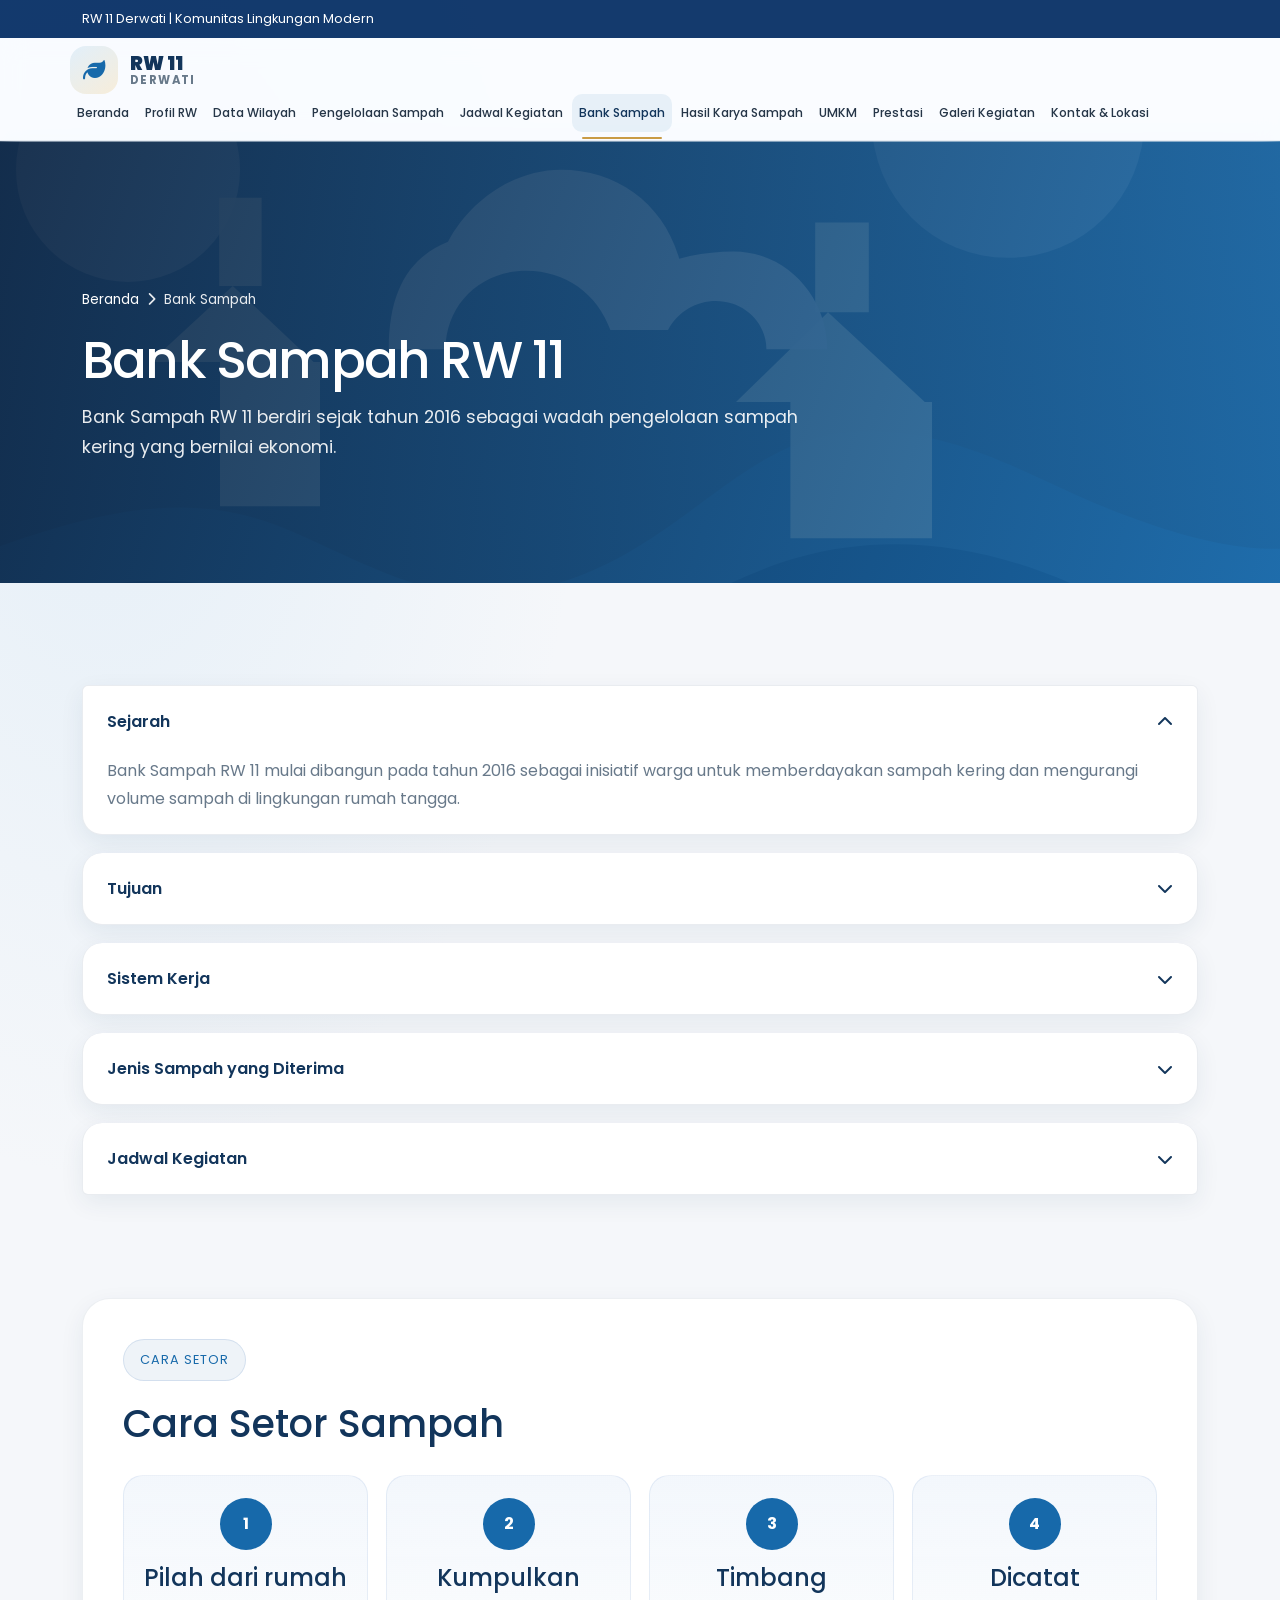
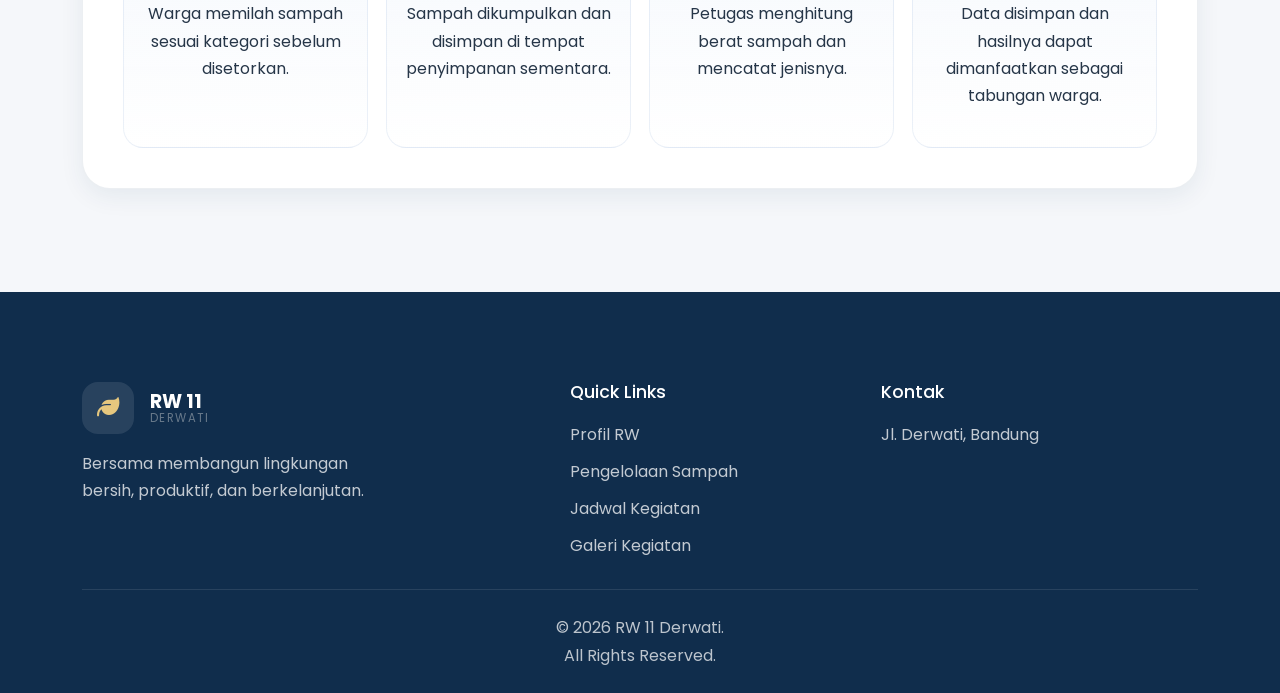
==== commit 9f04576c: "Add resident feedback form Let residents prepare suggestions and reports for WhatsApp while removing" ====
--- a/bank-sampah.html
+++ b/bank-sampah.html
@@ -16,10 +16,6 @@
     <div class="topbar">
       <div class="container topbar-inner">
         <div>RW 11 Derwati | Komunitas Lingkungan Modern</div>
-        <div class="topbar-links">
-          <a href="tel:081212345678"><i class="fa-solid fa-phone"></i> 0812-1234-5678</a>
-          <a href="mailto:rw11derwati@gmail.com"><i class="fa-solid fa-envelope"></i> rw11derwati@gmail.com</a>
-        </div>
       </div>
     </div>
 
@@ -230,8 +226,6 @@
             <h4>Kontak</h4>
             <ul class="footer-contact">
               <li>Jl. Derwati, Bandung</li>
-              <li>0812-1234-5678</li>
-              <li>rw11derwati@gmail.com</li>
             </ul>
           </div>
         </div>
--- a/css/style.css
+++ b/css/style.css
@@ -1011,6 +1011,20 @@
   transition: transform 0.5s ease;
 }
 
+.gallery-placeholder {
+  height: 260px;
+  display: grid;
+  align-content: center;
+  justify-items: center;
+  gap: 10px;
+  background: #f1f5f2;
+  color: #68766c;
+}
+
+.gallery-placeholder i {
+  font-size: 2rem;
+}
+
 .gallery-card:hover img {
   transform: scale(1.05);
 }
@@ -1515,3 +1529,355 @@
     left: -40px;
   }
 }
+
+:root {
+  --primary: #1769aa;
+  --primary-dark: #12355b;
+  --secondary: #4a9bd8;
+  --secondary-soft: #b7d8f0;
+  --accent: #c99b45;
+  --accent-soft: #f7edda;
+  --light-blue: #e8f1f8;
+  --background: #f5f7fa;
+  --card-bg: #fff;
+  --text: #263648;
+  --muted: #68798a;
+  --border: rgba(18, 53, 91, 0.1);
+  --shadow: 0 18px 44px rgba(18, 53, 91, 0.13);
+  --shadow-soft: 0 8px 24px rgba(18, 53, 91, 0.07);
+  --radius-lg: 24px;
+  --radius-md: 18px;
+}
+
+body {
+  background:
+    radial-gradient(ellipse at 8% 18%, rgba(183, 216, 240, 0.25), transparent 30rem),
+    var(--background);
+}
+
+.section {
+  padding: clamp(68px, 8vw, 104px) 0;
+}
+
+.header {
+  background: rgba(250, 252, 255, 0.92);
+  border-bottom-color: rgba(18, 53, 91, 0.08);
+}
+
+.header.scrolled {
+  background: rgba(250, 252, 255, 0.98);
+  box-shadow: 0 10px 28px rgba(18, 53, 91, 0.09);
+}
+
+.navbar {
+  min-height: 76px;
+}
+
+.brand-mark {
+  border-radius: 16px;
+  background: linear-gradient(145deg, #e1effa, #f7edda);
+  color: var(--primary);
+  box-shadow: none;
+}
+
+.nav-menu {
+  gap: 2px;
+}
+
+.nav-link {
+  padding: 9px 7px;
+  border-radius: 10px;
+  font-size: 0.76rem;
+  white-space: nowrap;
+}
+
+.nav-link:hover,
+.nav-link.active {
+  background: rgba(23, 105, 170, 0.08);
+  color: var(--primary-dark);
+}
+
+.nav-link.active::after {
+  left: 10px;
+  right: 10px;
+  bottom: -7px;
+  height: 2px;
+  background: var(--accent);
+}
+
+.menu-toggle,
+.close-menu {
+  color: var(--primary-dark);
+}
+
+.mobile-menu {
+  height: 100vh;
+  height: 100dvh;
+  overflow-y: auto;
+  background: rgba(250, 252, 255, 0.98);
+}
+
+.mobile-menu-item a {
+  background: rgba(23, 105, 170, 0.05);
+}
+
+.mobile-menu-item a.active {
+  background: rgba(23, 105, 170, 0.1);
+  color: var(--primary-dark);
+  border-left-color: var(--primary);
+}
+
+.hero {
+  min-height: min(700px, 78vw);
+  min-height: min(700px, 78svh);
+  background-image:
+    linear-gradient(90deg, rgba(13, 37, 67, 0.92) 0%, rgba(18, 53, 91, 0.8) 54%, rgba(23, 105, 170, 0.34) 100%),
+    url("../assets/images/hero-bg.svg");
+  background-position: center;
+}
+
+.hero-inner {
+  padding: clamp(90px, 12vw, 148px) 0 clamp(80px, 10vw, 120px);
+}
+
+.hero h1 {
+  max-width: 760px;
+  letter-spacing: -0.045em;
+}
+
+.hero p {
+  max-width: 580px;
+  color: rgba(255, 255, 255, 0.86);
+}
+
+.eyebrow {
+  background: rgba(255, 255, 255, 0.12);
+  border-color: rgba(255, 255, 255, 0.2);
+  letter-spacing: 0.08em;
+}
+
+.hero .btn-primary {
+  background: linear-gradient(135deg, #e6c77e, #c99b45);
+  color: #263648;
+  box-shadow: 0 10px 24px rgba(10, 35, 21, 0.18);
+}
+
+.hero .btn-primary:hover {
+  background: linear-gradient(135deg, #f0d99e, #d6ad61);
+}
+
+.hero .btn-secondary {
+  background: rgba(255, 255, 255, 0.08);
+  color: #fff;
+  border-color: rgba(255, 255, 255, 0.42);
+  backdrop-filter: blur(8px);
+}
+
+.quick-links {
+  margin-top: -42px;
+}
+
+.card,
+.waste-card,
+.gallery-card,
+.umkm-card,
+.kegiatan-card,
+.contact-card,
+.timeline-item,
+.banner-card,
+.accordion-item,
+.map-card {
+  border-color: rgba(18, 53, 91, 0.09);
+  box-shadow: var(--shadow-soft);
+}
+
+.card {
+  border-radius: var(--radius-lg);
+}
+
+.card:hover {
+  box-shadow: var(--shadow);
+}
+
+.quick-card {
+  gap: 12px;
+  padding: 26px 22px;
+}
+
+.quick-card i,
+.feature-icon,
+.info-icon,
+.contact-icon {
+  background: linear-gradient(145deg, #e8f1f8, #f7edda);
+  color: var(--primary);
+}
+
+.quick-card h3,
+.feature-card h3,
+.content-card h3,
+.waste-card h3,
+.accordion-item h3,
+.gallery-card h3,
+.umkm-card h3,
+.contact-card h3 {
+  color: var(--primary-dark);
+}
+
+.section-shell {
+  border-color: rgba(18, 53, 91, 0.08);
+  border-radius: 28px;
+}
+
+.stats-strip {
+  background: linear-gradient(120deg, #12355b, #1769aa 70%, #4a9bd8);
+  border-radius: 28px;
+  box-shadow: 0 18px 36px rgba(18, 53, 91, 0.18);
+}
+
+.stat-card {
+  background: rgba(255, 255, 255, 0.1);
+  border-color: rgba(255, 255, 255, 0.16);
+  border-radius: 20px;
+}
+
+.page-hero {
+  background-image:
+    linear-gradient(110deg, rgba(13, 37, 67, 0.92), rgba(23, 105, 170, 0.82)),
+    url("../assets/images/hero-bg.svg");
+  padding: clamp(100px, 12vw, 144px) 0 clamp(72px, 9vw, 104px);
+}
+
+.page-hero h1 {
+  letter-spacing: -0.035em;
+}
+
+.area-table {
+  border-radius: 16px;
+  overflow: hidden;
+}
+
+.area-table thead th {
+  background: var(--primary-dark);
+}
+
+.area-table tbody th {
+  background: #e8f1f8;
+  color: var(--primary-dark);
+}
+
+.filter-btn.active,
+.filter-btn:hover {
+  background: var(--primary);
+  box-shadow: 0 10px 18px rgba(23, 105, 170, 0.2);
+}
+
+.footer {
+  background: #102d4c;
+}
+
+.footer-brand .brand-mark {
+  background: rgba(255, 255, 255, 0.1);
+  color: #e6c77e;
+}
+
+a:focus-visible,
+button:focus-visible,
+input:focus-visible,
+select:focus-visible,
+textarea:focus-visible {
+  outline: 3px solid #c99b45;
+  outline-offset: 3px;
+}
+
+@media (max-width: 1100px) {
+  .nav-menu {
+    display: none;
+  }
+
+  .menu-toggle {
+    display: inline-flex;
+    align-items: center;
+    justify-content: center;
+  }
+}
+
+@media (max-width: 680px) {
+  .hero {
+    min-height: 570px;
+    min-height: 72svh;
+    background-image:
+      linear-gradient(90deg, rgba(13, 37, 67, 0.92), rgba(18, 53, 91, 0.78)),
+      url("../assets/images/hero-bg.svg");
+  }
+
+  .hero-inner {
+    padding: 88px 0 78px;
+  }
+
+  .quick-links {
+    margin-top: -28px;
+  }
+}
+
+.aspiration-card {
+  margin-top: 32px;
+  padding: clamp(24px, 4vw, 40px);
+}
+
+.aspiration-card .section-title {
+  margin-bottom: 10px;
+}
+
+.aspiration-description {
+  max-width: 760px;
+  color: var(--muted);
+  margin-bottom: 24px;
+}
+
+.aspiration-form {
+  display: grid;
+  gap: 10px;
+  max-width: 720px;
+}
+
+.aspiration-form label {
+  margin-top: 8px;
+  font-weight: 600;
+  color: var(--primary-dark);
+}
+
+.aspiration-form label span {
+  color: var(--muted);
+  font-weight: 400;
+}
+
+.aspiration-form input,
+.aspiration-form select,
+.aspiration-form textarea {
+  width: 100%;
+  padding: 12px 14px;
+  border: 1px solid var(--border);
+  border-radius: var(--radius-sm);
+  background: var(--card-bg);
+  color: var(--text);
+}
+
+.aspiration-form textarea {
+  resize: vertical;
+}
+
+.aspiration-form button {
+  justify-self: start;
+  margin-top: 12px;
+}
+
+@media (prefers-reduced-motion: reduce) {
+  *,
+  *::before,
+  *::after {
+    scroll-behavior: auto !important;
+    animation-duration: 0.01ms !important;
+    animation-iteration-count: 1 !important;
+    transition-duration: 0.01ms !important;
+  }
+}
